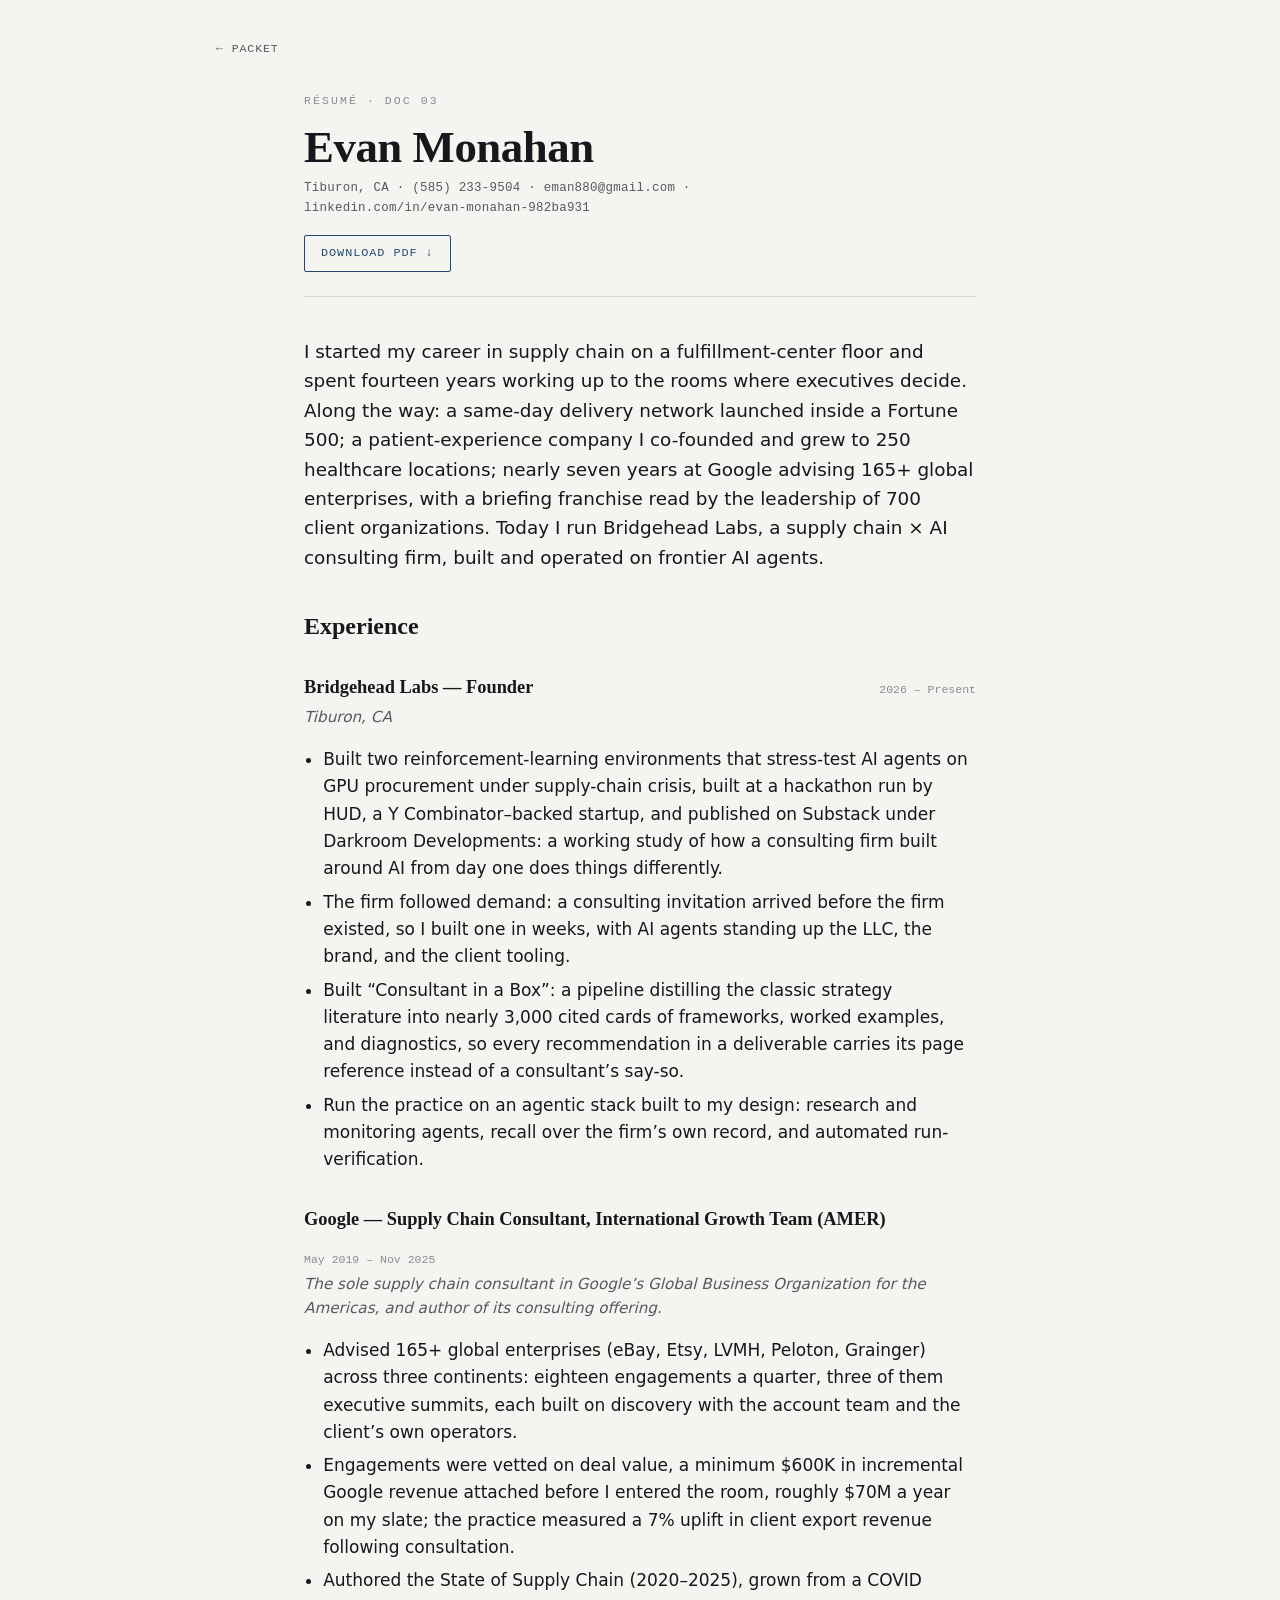
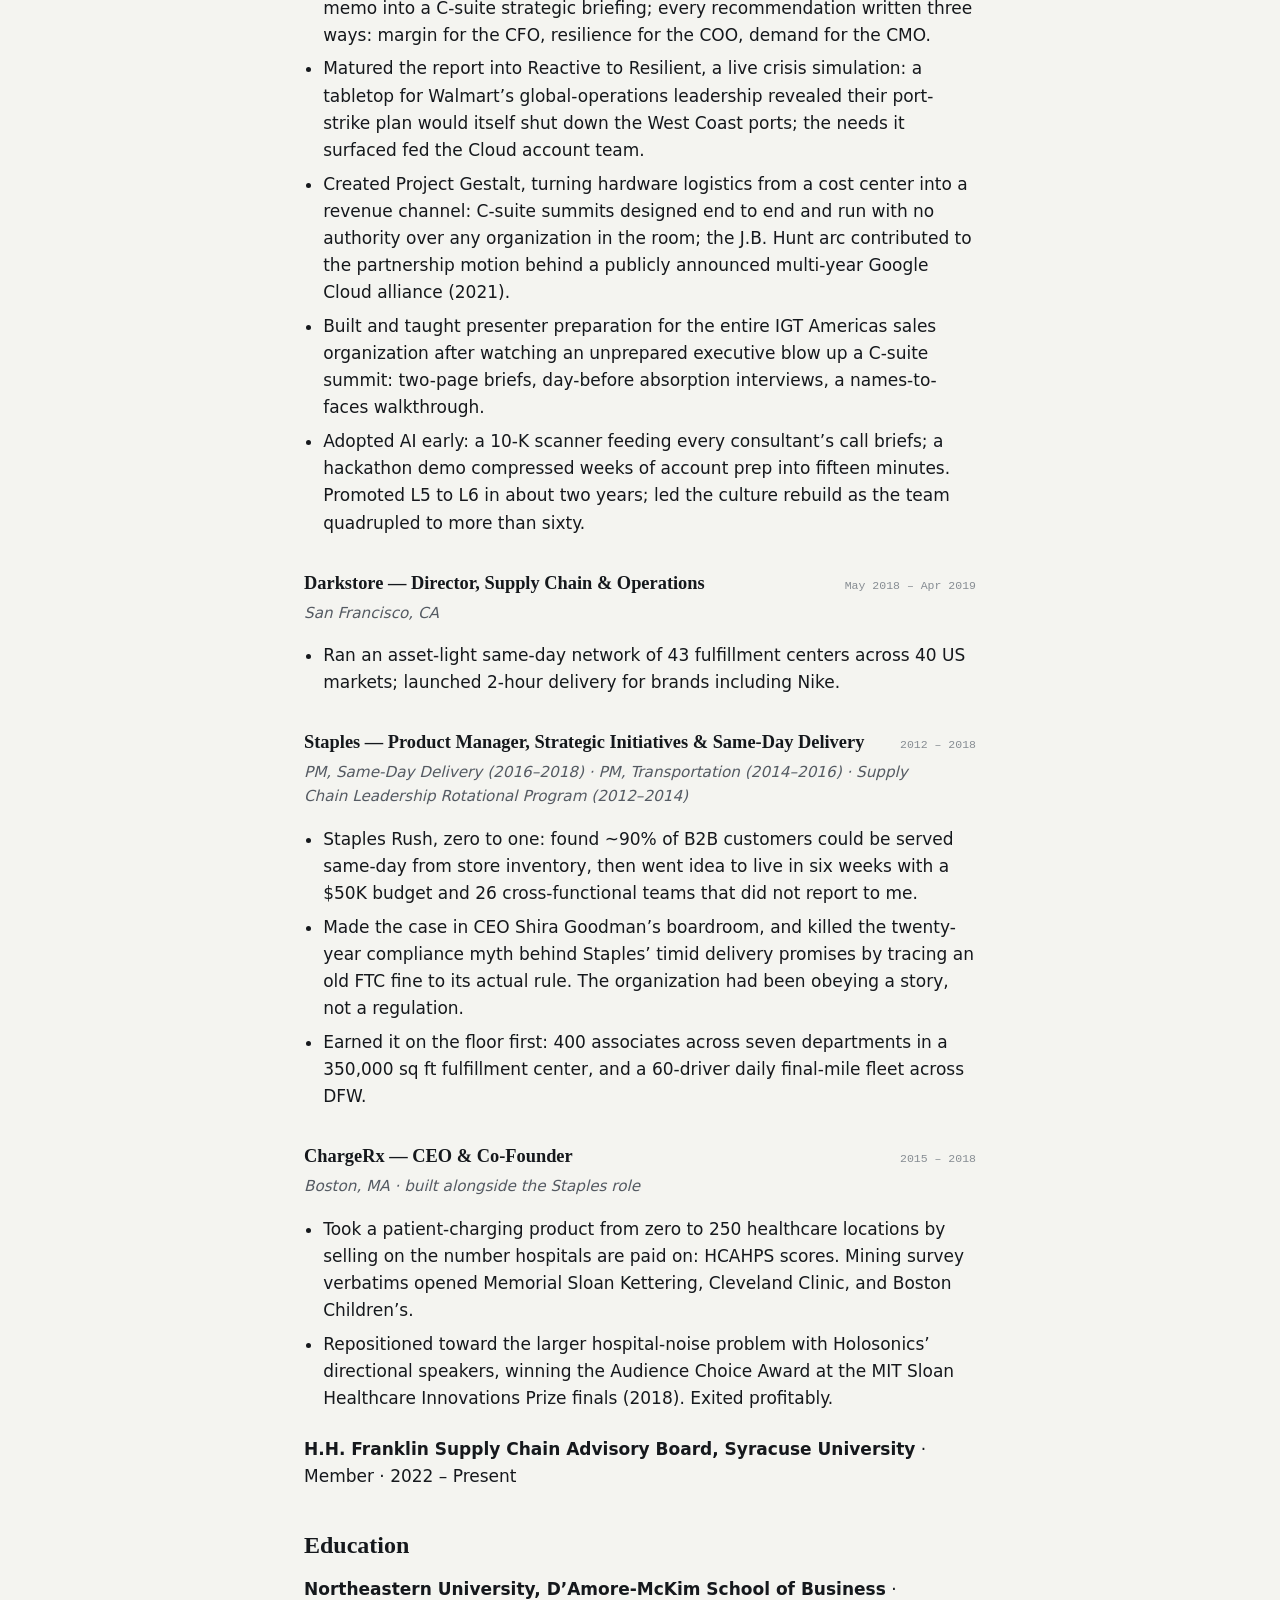
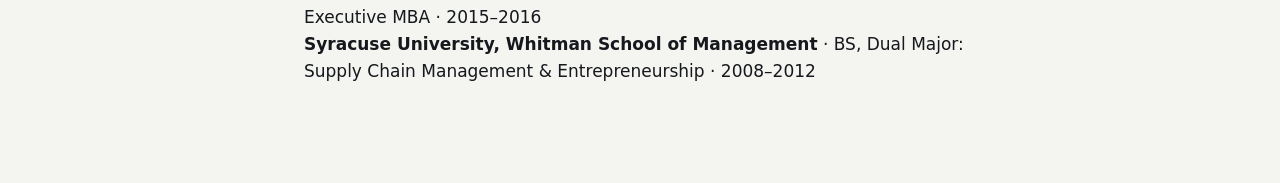
==== resume.html @ 882501f8 "OpenAI supplemental packet — initial publish Co-Authored-By: Claude Fable 5 <noreply@anthropic.com>" ====
<!doctype html>
<html lang="en">
<head>
  <meta charset="utf-8">
  <meta name="viewport" content="width=device-width, initial-scale=1">
  <title>Evan Monahan — Résumé</title>
  <meta name="description" content="Résumé of Evan Monahan: fourteen years in supply chain, from a fulfillment-center floor to advising 165+ global enterprises at Google. Founder of Bridgehead Labs.">
  <link rel="stylesheet" href="style.css">
  <script src="tracker.js" async></script>
  <link rel="icon" href="data:image/svg+xml,<svg xmlns='http://www.w3.org/2000/svg' viewBox='0 0 16 16'><rect width='16' height='16' fill='%23234a6c'/><rect x='3' y='3' width='10' height='10' fill='none' stroke='%23f4f4f0' stroke-width='1'/></svg>">
</head>
<body>
<div class="wrap">
  <a class="backlink" href="index.html">← Packet</a>

  <article class="article">
    <header class="article-head">
      <p class="eyebrow">Résumé · Doc 03</p>
      <h1>Evan Monahan</h1>
      <p class="rz-contact">Tiburon, CA · (585) 233-9504 · eman880@gmail.com · linkedin.com/in/evan-monahan-982ba931</p>
      <a class="dl-btn" href="files/resume.pdf">Download PDF ↓</a>
    </header>

    <p class="lead">
      I started my career in supply chain on a fulfillment-center floor and spent fourteen years
      working up to the rooms where executives decide. Along the way: a same-day delivery network
      launched inside a Fortune 500; a patient-experience company I co-founded and grew to 250
      healthcare locations; nearly seven years at Google advising 165+ global enterprises, with a
      briefing franchise read by the leadership of 700 client organizations. Today I run Bridgehead
      Labs, a supply chain × AI consulting firm, built and operated on frontier AI agents.
    </p>

    <h2>Experience</h2>

    <div class="rz-job">
      <div class="rz-title"><h3>Bridgehead Labs — Founder</h3><span class="rz-when">2026 – Present</span></div>
      <p class="rz-sub">Tiburon, CA</p>
      <ul>
        <li>Built two reinforcement-learning environments that stress-test AI agents on GPU procurement under supply-chain crisis, built at a hackathon run by HUD, a Y Combinator–backed startup, and published on Substack under Darkroom Developments: a working study of how a consulting firm built around AI from day one does things differently.</li>
        <li>The firm followed demand: a consulting invitation arrived before the firm existed, so I built one in weeks, with AI agents standing up the LLC, the brand, and the client tooling.</li>
        <li>Built “Consultant in a Box”: a pipeline distilling the classic strategy literature into nearly 3,000 cited cards of frameworks, worked examples, and diagnostics, so every recommendation in a deliverable carries its page reference instead of a consultant’s say-so.</li>
        <li>Run the practice on an agentic stack built to my design: research and monitoring agents, recall over the firm’s own record, and automated run-verification.</li>
      </ul>
    </div>

    <div class="rz-job">
      <div class="rz-title"><h3>Google — Supply Chain Consultant, International Growth Team (AMER)</h3><span class="rz-when">May 2019 – Nov 2025</span></div>
      <p class="rz-sub">The sole supply chain consultant in Google’s Global Business Organization for the Americas, and author of its consulting offering.</p>
      <ul>
        <li>Advised 165+ global enterprises (eBay, Etsy, LVMH, Peloton, Grainger) across three continents: eighteen engagements a quarter, three of them executive summits, each built on discovery with the account team and the client’s own operators.</li>
        <li>Engagements were vetted on deal value, a minimum $600K in incremental Google revenue attached before I entered the room, roughly $70M a year on my slate; the practice measured a 7% uplift in client export revenue following consultation.</li>
        <li>Authored the State of Supply Chain (2020–2025), grown from a COVID memo into a C-suite strategic briefing; every recommendation written three ways: margin for the CFO, resilience for the COO, demand for the CMO.</li>
        <li>Matured the report into Reactive to Resilient, a live crisis simulation: a tabletop for Walmart’s global-operations leadership revealed their port-strike plan would itself shut down the West Coast ports; the needs it surfaced fed the Cloud account team.</li>
        <li>Created Project Gestalt, turning hardware logistics from a cost center into a revenue channel: C-suite summits designed end to end and run with no authority over any organization in the room; the J.B. Hunt arc contributed to the partnership motion behind a publicly announced multi-year Google Cloud alliance (2021).</li>
        <li>Built and taught presenter preparation for the entire IGT Americas sales organization after watching an unprepared executive blow up a C-suite summit: two-page briefs, day-before absorption interviews, a names-to-faces walkthrough.</li>
        <li>Adopted AI early: a 10-K scanner feeding every consultant’s call briefs; a hackathon demo compressed weeks of account prep into fifteen minutes. Promoted L5 to L6 in about two years; led the culture rebuild as the team quadrupled to more than sixty.</li>
      </ul>
    </div>

    <div class="rz-job">
      <div class="rz-title"><h3>Darkstore — Director, Supply Chain &amp; Operations</h3><span class="rz-when">May 2018 – Apr 2019</span></div>
      <p class="rz-sub">San Francisco, CA</p>
      <ul>
        <li>Ran an asset-light same-day network of 43 fulfillment centers across 40 US markets; launched 2-hour delivery for brands including Nike.</li>
      </ul>
    </div>

    <div class="rz-job">
      <div class="rz-title"><h3>Staples — Product Manager, Strategic Initiatives &amp; Same-Day Delivery</h3><span class="rz-when">2012 – 2018</span></div>
      <p class="rz-sub">PM, Same-Day Delivery (2016–2018) · PM, Transportation (2014–2016) · Supply Chain Leadership Rotational Program (2012–2014)</p>
      <ul>
        <li>Staples Rush, zero to one: found ~90% of B2B customers could be served same-day from store inventory, then went idea to live in six weeks with a $50K budget and 26 cross-functional teams that did not report to me.</li>
        <li>Made the case in CEO Shira Goodman’s boardroom, and killed the twenty-year compliance myth behind Staples’ timid delivery promises by tracing an old FTC fine to its actual rule. The organization had been obeying a story, not a regulation.</li>
        <li>Earned it on the floor first: 400 associates across seven departments in a 350,000 sq ft fulfillment center, and a 60-driver daily final-mile fleet across DFW.</li>
      </ul>
    </div>

    <div class="rz-job">
      <div class="rz-title"><h3>ChargeRx — CEO &amp; Co-Founder</h3><span class="rz-when">2015 – 2018</span></div>
      <p class="rz-sub">Boston, MA · built alongside the Staples role</p>
      <ul>
        <li>Took a patient-charging product from zero to 250 healthcare locations by selling on the number hospitals are paid on: HCAHPS scores. Mining survey verbatims opened Memorial Sloan Kettering, Cleveland Clinic, and Boston Children’s.</li>
        <li>Repositioned toward the larger hospital-noise problem with Holosonics’ directional speakers, winning the Audience Choice Award at the MIT Sloan Healthcare Innovations Prize finals (2018). Exited profitably.</li>
      </ul>
    </div>

    <p style="margin-top:1.5rem;"><strong>H.H. Franklin Supply Chain Advisory Board, Syracuse University</strong> · Member · 2022 – Present</p>

    <h2>Education</h2>
    <p>
      <strong>Northeastern University, D’Amore-McKim School of Business</strong> · Executive MBA · 2015–2016<br>
      <strong>Syracuse University, Whitman School of Management</strong> · BS, Dual Major: Supply Chain Management &amp; Entrepreneurship · 2008–2012
    </p>
  </article>
</div>
</body>
</html>
---- style.css ----
/* ============================================================
   Evan Monahan — Supplemental Packet
   "The Manifest" — a bill of lading for a candidacy.
   Blueprint-ink on cool paper. No web fonts, no CDNs: bulletproof.
   ============================================================ */

:root {
  --paper:        #f4f4f0;
  --paper-raised: #fbfbf8;
  --ink:          #15181c;
  --ink-2:        #545a62;
  --ink-3:        #878d93;
  --rule:         #d9dad2;
  --rule-strong:  #b9bbb1;
  --blueprint:    #234a6c;
  --blueprint-2:  #2f5f8c;
  --live:         #a4631d;   /* single warm micro-signal, LIVE only */

  --mono: ui-monospace, "SF Mono", "Cascadia Mono", Menlo, Consolas, monospace;
  --serif: "Iowan Old Style", "Palatino Linotype", Palatino, "Book Antiqua", Georgia, serif;
  --sans: system-ui, -apple-system, "Segoe UI", Roboto, Helvetica, Arial, sans-serif;

  --measure: 66ch;
  --page: 60rem;
}

@media (prefers-color-scheme: dark) {
  :root {
    --paper:        #14161a;
    --paper-raised: #191c21;
    --ink:          #eceef0;
    --ink-2:        #a3aab2;
    --ink-3:        #767d85;
    --rule:         #2a2e34;
    --rule-strong:  #3c424a;
    --blueprint:    #7fb0d6;
    --blueprint-2:  #a3c8e6;
    --live:         #d69a52;
  }
}
:root[data-theme="dark"] {
  --paper:#14161a; --paper-raised:#191c21; --ink:#eceef0; --ink-2:#a3aab2;
  --ink-3:#767d85; --rule:#2a2e34; --rule-strong:#3c424a;
  --blueprint:#7fb0d6; --blueprint-2:#a3c8e6; --live:#d69a52;
}
:root[data-theme="light"] {
  --paper:#f4f4f0; --paper-raised:#fbfbf8; --ink:#15181c; --ink-2:#545a62;
  --ink-3:#878d93; --rule:#d9dad2; --rule-strong:#b9bbb1;
  --blueprint:#234a6c; --blueprint-2:#2f5f8c; --live:#a4631d;
}

* { box-sizing: border-box; }

html { -webkit-text-size-adjust: 100%; }

body {
  margin: 0;
  background: var(--paper);
  color: var(--ink);
  font-family: var(--sans);
  font-size: 17px;
  line-height: 1.6;
  -webkit-font-smoothing: antialiased;
  text-rendering: optimizeLegibility;
}

.wrap {
  max-width: var(--page);
  margin: 0 auto;
  padding: 0 clamp(1.25rem, 5vw, 3.5rem);
}

/* ---------- shared type ---------- */
.eyebrow {
  font-family: var(--mono);
  font-size: 0.72rem;
  letter-spacing: 0.18em;
  text-transform: uppercase;
  color: var(--ink-3);
  margin: 0;
}
a { color: var(--blueprint); text-underline-offset: 3px; }
a:hover { color: var(--blueprint-2); }

:focus-visible {
  outline: 2px solid var(--blueprint-2);
  outline-offset: 3px;
  border-radius: 2px;
}

/* ============================================================
   MASTHEAD
   ============================================================ */
.masthead {
  padding: clamp(2.5rem, 7vw, 5rem) 0 2rem;
  border-bottom: 1px solid var(--rule);
}
.masthead-top {
  display: flex;
  justify-content: space-between;
  align-items: baseline;
  gap: 1rem;
  flex-wrap: wrap;
  margin-bottom: clamp(2rem, 6vw, 3.5rem);
}
.masthead-top .doc-no { font-family: var(--mono); font-size:0.72rem; letter-spacing:0.18em; text-transform:uppercase; color: var(--ink-3); }

.identity {
  display: grid;
  grid-template-columns: auto 1fr;
  gap: clamp(1.25rem, 4vw, 2rem);
  align-items: center;
}
.portrait {
  width: clamp(76px, 14vw, 108px);
  height: clamp(76px, 14vw, 108px);
  border-radius: 50%;
  object-fit: cover;
  filter: grayscale(100%) contrast(1.02);
  border: 1px solid var(--rule-strong);
}
.identity h1 {
  font-family: var(--serif);
  font-weight: 600;
  font-size: clamp(2.1rem, 6vw, 3.4rem);
  line-height: 1.02;
  letter-spacing: -0.01em;
  margin: 0 0 0.5rem;
}
.identity .role {
  font-family: var(--mono);
  font-size: 0.8rem;
  letter-spacing: 0.06em;
  color: var(--ink-2);
  margin: 0;
}

.thesis {
  font-family: var(--serif);
  font-size: clamp(1.25rem, 2.6vw, 1.6rem);
  line-height: 1.42;
  max-width: 40ch;
  margin: clamp(2rem, 5vw, 2.75rem) 0 0;
  color: var(--ink);
}
.thesis em { font-style: italic; color: var(--blueprint); }

.manifest-meta {
  margin-top: 2rem;
  display: flex;
  gap: 1.5rem 2.5rem;
  flex-wrap: wrap;
  font-family: var(--mono);
  font-size: 0.74rem;
  letter-spacing: 0.04em;
  color: var(--ink-2);
}
.manifest-meta b { color: var(--ink); font-weight: 600; }

/* ============================================================
   MANIFEST SECTIONS
   ============================================================ */
.section { padding: clamp(2.5rem, 6vw, 3.5rem) 0 0; }
.section-head {
  display: flex;
  align-items: baseline;
  gap: 1rem;
  padding-bottom: 1rem;
}
.section-head h2 {
  font-family: var(--mono);
  font-size: 0.78rem;
  font-weight: 600;
  letter-spacing: 0.16em;
  text-transform: uppercase;
  color: var(--ink);
  margin: 0;
  white-space: nowrap;
}
.section-head .rule-fill { flex: 1; height: 1px; background: var(--rule); align-self: center; }
.section-head .count { font-family: var(--mono); font-size: 0.72rem; color: var(--ink-3); }

/* ---------- document rows ---------- */
.docs { border-top: 1px solid var(--rule); }

.doc {
  display: grid;
  grid-template-columns: 8.5rem 1fr 1.5rem;
  gap: 0 clamp(1rem, 3vw, 2rem);
  align-items: start;
  padding: 1.5rem clamp(0.5rem, 2vw, 1.25rem) 1.5rem 0;
  border-bottom: 1px solid var(--rule);
  text-decoration: none;
  color: inherit;
  position: relative;
  transition: background .18s ease, padding-left .18s ease;
}
.doc::before {
  content: "";
  position: absolute;
  left: 0; top: 0; bottom: -1px;
  width: 2px;
  background: var(--blueprint);
  transform: scaleY(0);
  transform-origin: top;
  transition: transform .2s ease;
}
.doc:hover, .doc:focus-visible {
  background: var(--paper-raised);
  padding-left: 1rem;
  outline: none;
}
.doc:hover::before, .doc:focus-visible::before { transform: scaleY(1); }

.doc-code {
  font-family: var(--mono);
  font-size: 0.72rem;
  letter-spacing: 0.04em;
  color: var(--ink-3);
  padding-top: 0.3rem;
  line-height: 1.5;
}
.doc-code b { display:block; color: var(--blueprint); font-weight:600; letter-spacing:0.08em; }

.doc-main { min-width: 0; }
.doc-head { display: flex; align-items: baseline; gap: 0.75rem; flex-wrap: wrap; }
.doc-main h3 {
  font-family: var(--serif);
  font-weight: 600;
  font-size: 1.32rem;
  line-height: 1.2;
  margin: 0;
  letter-spacing: -0.005em;
}
.doc-abstract {
  margin: 0.5rem 0 0;
  font-size: 0.95rem;
  line-height: 1.55;
  color: var(--ink-2);
  max-width: var(--measure);
}
.doc-go {
  font-family: var(--mono);
  color: var(--ink-3);
  font-size: 1rem;
  padding-top: 0.35rem;
  transition: transform .18s ease, color .18s ease;
}
.doc:hover .doc-go, .doc:focus-visible .doc-go { transform: translateX(3px); color: var(--blueprint); }

/* status tags */
.tag {
  font-family: var(--mono);
  font-size: 0.62rem;
  letter-spacing: 0.1em;
  text-transform: uppercase;
  padding: 0.15rem 0.45rem;
  border: 1px solid var(--rule-strong);
  border-radius: 2px;
  color: var(--ink-2);
  white-space: nowrap;
  position: relative;
  top: -0.15rem;
}
.tag-live { color: var(--live); border-color: var(--live); }
.tag-live::before {
  content: "";
  display: inline-block;
  width: 5px; height: 5px;
  border-radius: 50%;
  background: var(--live);
  margin-right: 0.4rem;
  vertical-align: 0.08em;
}

/* primary cargo — the briefing */
.doc-primary { padding-top: 1.9rem; padding-bottom: 1.9rem; }
.doc-primary .doc-main h3 { font-size: 1.7rem; }
.doc-primary .doc-abstract { color: var(--ink); font-size: 1rem; }
.doc-primary .doc-code b { color: var(--blueprint); }

/* ============================================================
   COLOPHON
   ============================================================ */
.colophon {
  margin-top: clamp(3rem, 8vw, 5rem);
  padding: 2.5rem 0 4rem;
  border-top: 2px solid var(--ink);
  display: flex;
  justify-content: space-between;
  gap: 1.5rem;
  flex-wrap: wrap;
  font-family: var(--mono);
  font-size: 0.74rem;
  letter-spacing: 0.03em;
  color: var(--ink-2);
}
.colophon a { color: var(--ink-2); }
.colophon a:hover { color: var(--blueprint); }
.theme-toggle {
  background: none; border: 1px solid var(--rule-strong); color: var(--ink-2);
  font-family: var(--mono); font-size: 0.7rem; letter-spacing:0.08em; text-transform:uppercase;
  padding: 0.3rem 0.6rem; border-radius: 2px; cursor: pointer;
}
.theme-toggle:hover { color: var(--blueprint); border-color: var(--blueprint); }

/* ============================================================
   ARTICLE PAGES (resume / thesis)
   ============================================================ */
.backlink {
  display: inline-block;
  font-family: var(--mono);
  font-size: 0.72rem;
  letter-spacing: 0.08em;
  text-transform: uppercase;
  text-decoration: none;
  color: var(--ink-2);
  margin: clamp(1.5rem,4vw,2.5rem) 0 0;
}
.backlink:hover { color: var(--blueprint); }

.article { max-width: 42rem; margin: 0 auto; padding-bottom: 5rem; }
.article-head { padding: 2rem 0 1.5rem; border-bottom: 1px solid var(--rule); margin-bottom: 2.5rem; }
.article-head h1 {
  font-family: var(--serif); font-weight: 600;
  font-size: clamp(1.9rem, 5vw, 2.8rem); line-height: 1.08;
  letter-spacing: -0.01em; margin: 0.75rem 0 0.5rem;
}
.article-head .standfirst { font-family: var(--serif); font-size: 1.15rem; line-height:1.5; color: var(--ink-2); margin: 0; max-width: 52ch; }

.article p { max-width: var(--measure); }
.article h2 {
  font-family: var(--serif); font-weight: 600; font-size: 1.5rem;
  margin: 2.5rem 0 0.75rem; line-height: 1.2;
}
.article h3 { font-family: var(--mono); font-size: 0.85rem; letter-spacing:0.06em; text-transform:uppercase; color: var(--blueprint); margin: 2rem 0 0.5rem; }
.article ul { max-width: var(--measure); padding-left: 1.2rem; }
.article li { margin: 0.4rem 0; }
.article .lead { font-size: 1.15rem; color: var(--ink); }
.article strong { font-weight: 600; color: var(--ink); }
.pull {
  font-family: var(--serif); font-style: italic; font-size: 1.3rem; line-height:1.4;
  border-left: 2px solid var(--blueprint); padding-left: 1.25rem; margin: 2rem 0;
  color: var(--ink); max-width: none;
}
.sources { font-size: 0.85rem; color: var(--ink-3); border-top: 1px solid var(--rule); margin-top: 3rem; padding-top: 1.5rem; }
.sources p { max-width: none; }

/* ---------- resume specifics ---------- */
.rz-contact { font-family: var(--mono); font-size: 0.78rem; color: var(--ink-2); letter-spacing: 0.02em; margin: 0 0 0.5rem; }
.rz-job { margin-top: 2rem; }
.rz-job .rz-title { display:flex; justify-content: space-between; gap:1rem; flex-wrap:wrap; align-items:baseline; }
.rz-job h3 { font-family: var(--serif); text-transform: none; letter-spacing:0; color: var(--ink); font-size: 1.15rem; margin:0; }
.rz-job .rz-when { font-family: var(--mono); font-size:0.72rem; color: var(--ink-3); white-space:nowrap; }
.rz-job .rz-sub { font-family: var(--sans); font-style: italic; color: var(--ink-2); font-size:0.95rem; margin:0.15rem 0 0.5rem; }
.dl-btn {
  display:inline-block; font-family: var(--mono); font-size:0.74rem; letter-spacing:0.08em; text-transform:uppercase;
  border:1px solid var(--blueprint); color: var(--blueprint); text-decoration:none;
  padding:0.5rem 1rem; border-radius:2px; margin-top:0.5rem;
}
.dl-btn:hover { background: var(--blueprint); color: var(--paper); }

/* ---------- motion ---------- */
@media (prefers-reduced-motion: no-preference) {
  .reveal { opacity: 0; transform: translateY(8px); animation: rise .5s ease forwards; }
  @keyframes rise { to { opacity: 1; transform: none; } }
}

/* ---------- print (résumé PDF) ---------- */
@media print {
  @page { margin: 0.5in 0.6in; }
  :root { --paper:#fff; --ink:#000; --ink-2:#222; --ink-3:#555; --rule:#bbb; --blueprint:#234a6c; }
  body { font-size: 9.3pt; line-height: 1.24; background:#fff; }
  .wrap { max-width:none; padding:0; }
  .backlink, .dl-btn, .theme-toggle, .colophon { display: none !important; }
  .article { max-width: none; padding: 0; }
  .article-head { padding: 0 0 0.25rem; margin-bottom: 0.4rem; border-bottom-color:#000; }
  .article-head h1 { font-size: 17pt; margin: 0.1rem 0; }
  .article-head .eyebrow { display:none; }
  .lead { font-size: 9.3pt; margin: 0.3rem 0; }
  .article h2 { font-size: 10.5pt; margin: 0.5rem 0 0.15rem; }
  .rz-job { margin-top: 0.4rem; break-inside: avoid; }
  .rz-job h3 { font-size: 10pt; }
  .rz-job .rz-sub { margin: 0.05rem 0 0.2rem; font-size:8.8pt; }
  .rz-job .rz-when { font-size: 8pt; }
  .article ul { padding-left: 0.95rem; margin: 0.15rem 0; }
  .article li { margin: 0.06rem 0; }
  .article p, .article ul, .article li, .lead { max-width: none; }
  .rz-contact { font-size: 8.4pt; margin-bottom:0.2rem; }
}

@media (max-width: 560px) {
  body { font-size: 16px; }
  .doc { grid-template-columns: 1fr; gap: 0.4rem; }
  .doc-code { padding-top: 0; }
  .doc-code b { display:inline; }
  .doc-go { display: none; }
  .identity { grid-template-columns: 1fr; text-align: left; }
  .portrait { width: 72px; height: 72px; }
}
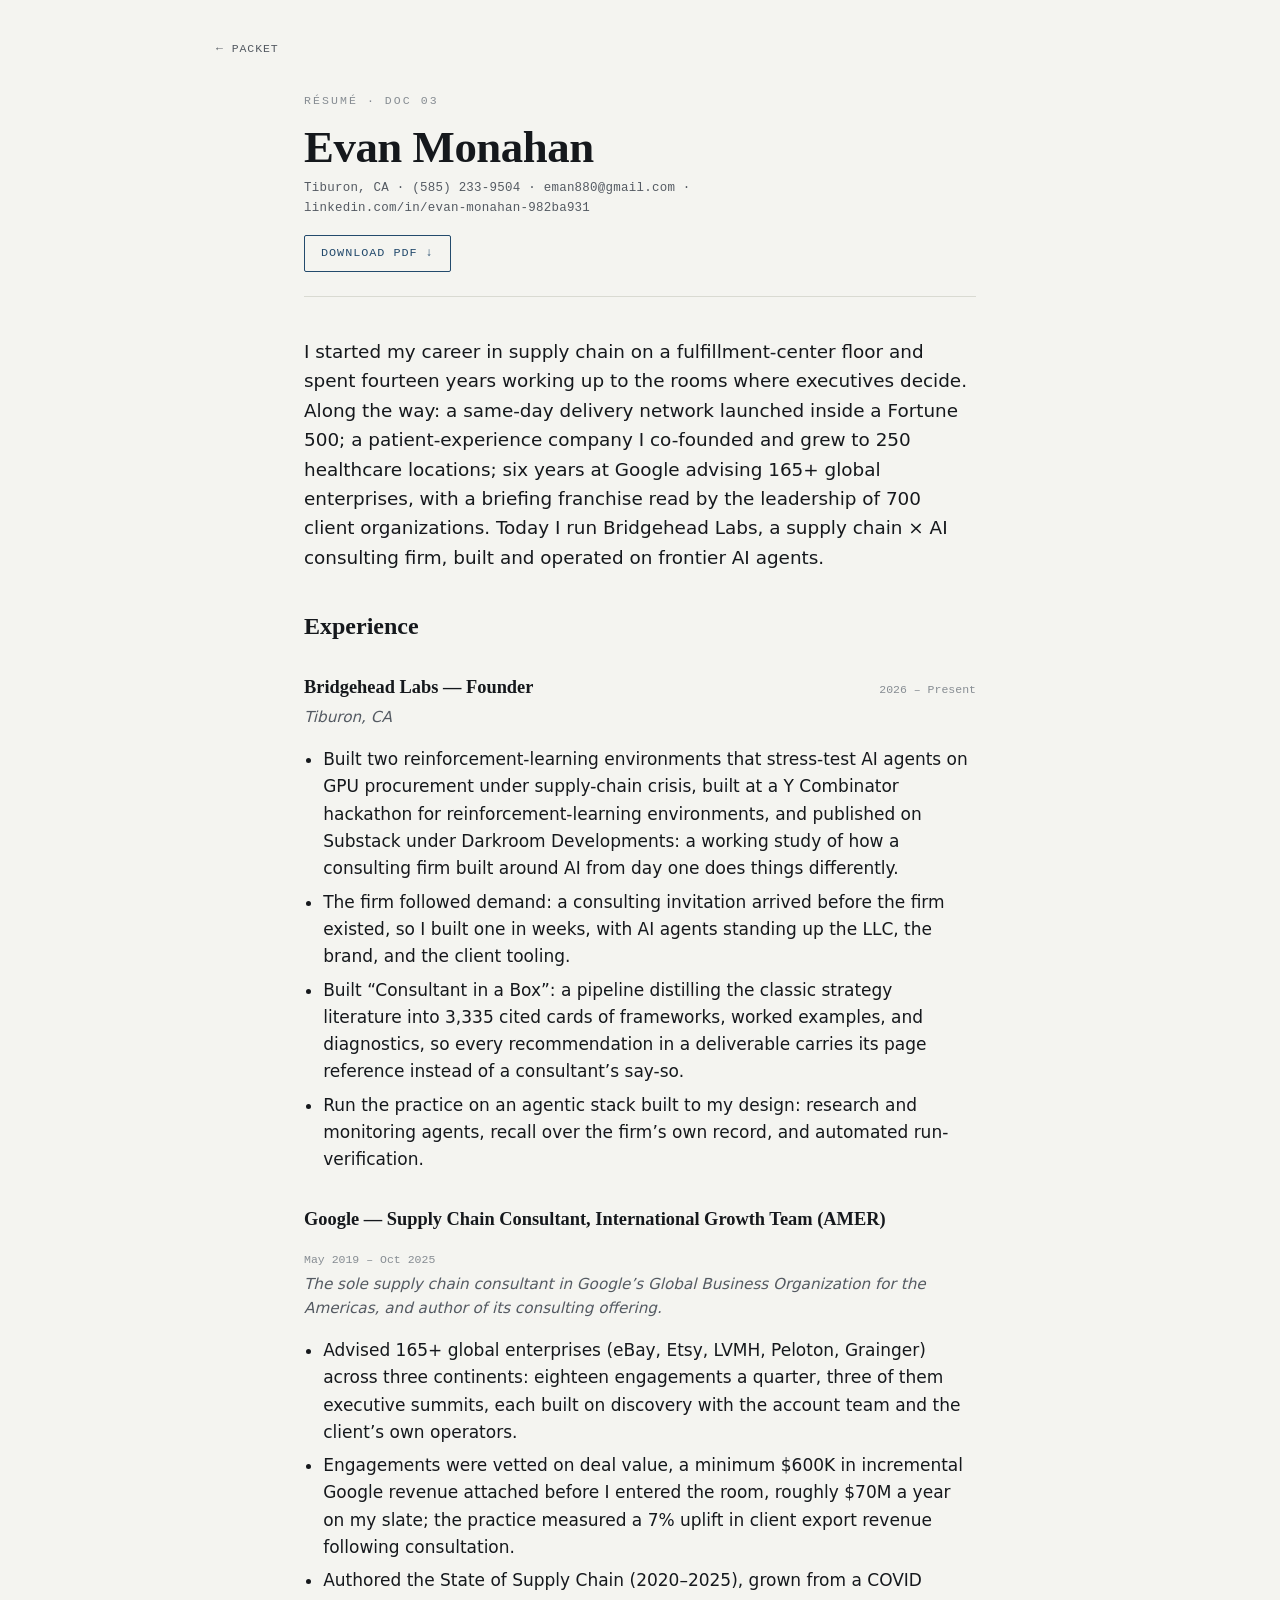
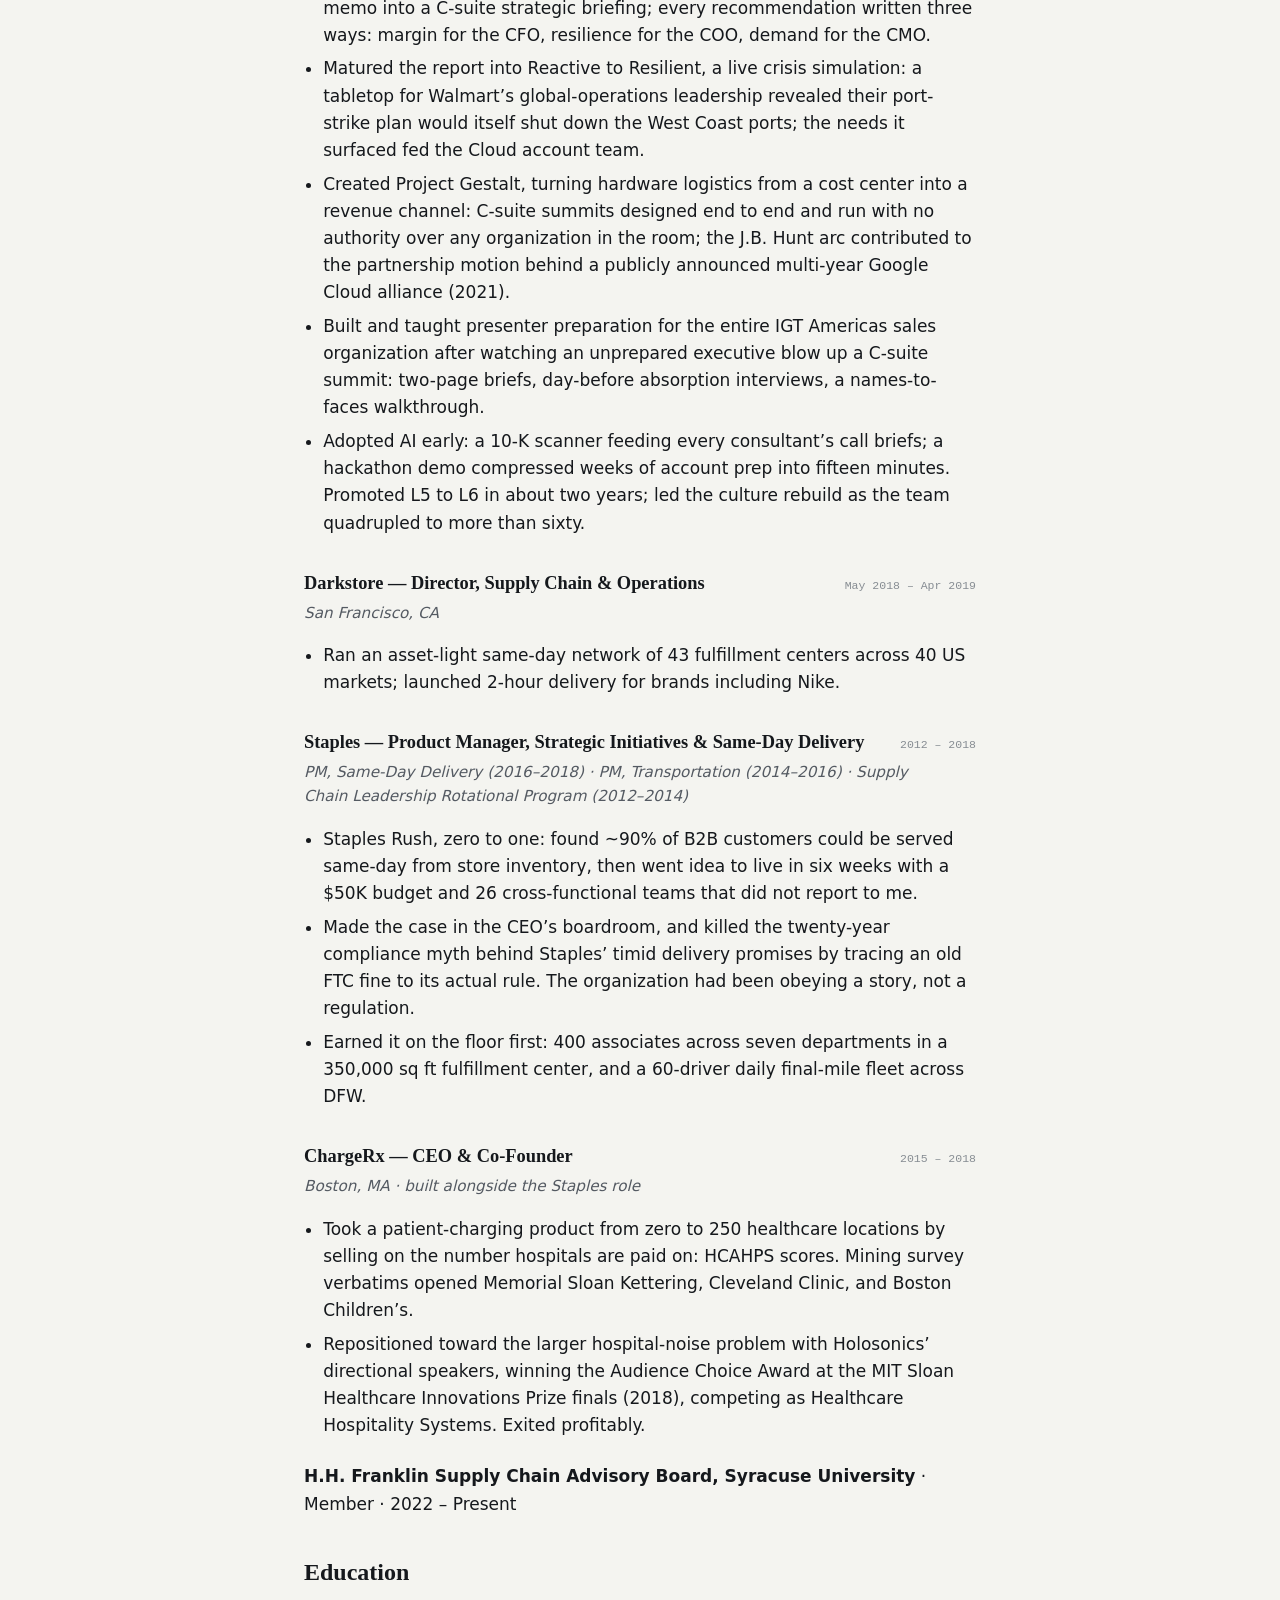
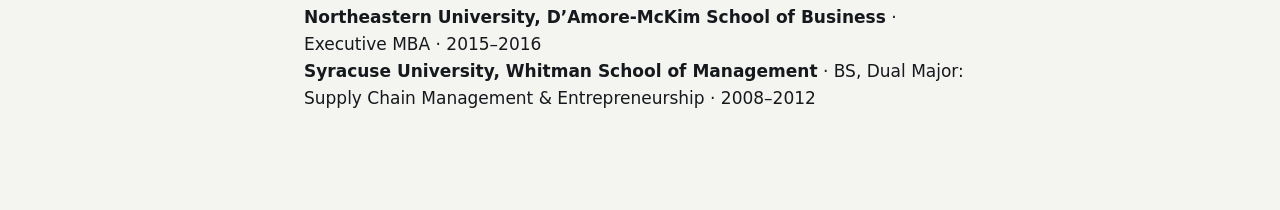
==== commit 662790b1: "Bring the OpenAI packet résumé up to the content locks; derive its PDF from the page This packet was" ====
--- a/resume.html
+++ b/resume.html
@@ -25,7 +25,7 @@
       I started my career in supply chain on a fulfillment-center floor and spent fourteen years
       working up to the rooms where executives decide. Along the way: a same-day delivery network
       launched inside a Fortune 500; a patient-experience company I co-founded and grew to 250
-      healthcare locations; nearly seven years at Google advising 165+ global enterprises, with a
+      healthcare locations; six years at Google advising 165+ global enterprises, with a
       briefing franchise read by the leadership of 700 client organizations. Today I run Bridgehead
       Labs, a supply chain × AI consulting firm, built and operated on frontier AI agents.
     </p>
@@ -36,15 +36,15 @@
       <div class="rz-title"><h3>Bridgehead Labs — Founder</h3><span class="rz-when">2026 – Present</span></div>
       <p class="rz-sub">Tiburon, CA</p>
       <ul>
-        <li>Built two reinforcement-learning environments that stress-test AI agents on GPU procurement under supply-chain crisis, built at a hackathon run by HUD, a Y Combinator–backed startup, and published on Substack under Darkroom Developments: a working study of how a consulting firm built around AI from day one does things differently.</li>
+        <li>Built two reinforcement-learning environments that stress-test AI agents on GPU procurement under supply-chain crisis, built at a Y Combinator hackathon for reinforcement-learning environments, and published on Substack under Darkroom Developments: a working study of how a consulting firm built around AI from day one does things differently.</li>
         <li>The firm followed demand: a consulting invitation arrived before the firm existed, so I built one in weeks, with AI agents standing up the LLC, the brand, and the client tooling.</li>
-        <li>Built “Consultant in a Box”: a pipeline distilling the classic strategy literature into nearly 3,000 cited cards of frameworks, worked examples, and diagnostics, so every recommendation in a deliverable carries its page reference instead of a consultant’s say-so.</li>
+        <li>Built “Consultant in a Box”: a pipeline distilling the classic strategy literature into 3,335 cited cards of frameworks, worked examples, and diagnostics, so every recommendation in a deliverable carries its page reference instead of a consultant’s say-so.</li>
         <li>Run the practice on an agentic stack built to my design: research and monitoring agents, recall over the firm’s own record, and automated run-verification.</li>
       </ul>
     </div>
 
     <div class="rz-job">
-      <div class="rz-title"><h3>Google — Supply Chain Consultant, International Growth Team (AMER)</h3><span class="rz-when">May 2019 – Nov 2025</span></div>
+      <div class="rz-title"><h3>Google — Supply Chain Consultant, International Growth Team (AMER)</h3><span class="rz-when">May 2019 – Oct 2025</span></div>
       <p class="rz-sub">The sole supply chain consultant in Google’s Global Business Organization for the Americas, and author of its consulting offering.</p>
       <ul>
         <li>Advised 165+ global enterprises (eBay, Etsy, LVMH, Peloton, Grainger) across three continents: eighteen engagements a quarter, three of them executive summits, each built on discovery with the account team and the client’s own operators.</li>
@@ -70,7 +70,7 @@
       <p class="rz-sub">PM, Same-Day Delivery (2016–2018) · PM, Transportation (2014–2016) · Supply Chain Leadership Rotational Program (2012–2014)</p>
       <ul>
         <li>Staples Rush, zero to one: found ~90% of B2B customers could be served same-day from store inventory, then went idea to live in six weeks with a $50K budget and 26 cross-functional teams that did not report to me.</li>
-        <li>Made the case in CEO Shira Goodman’s boardroom, and killed the twenty-year compliance myth behind Staples’ timid delivery promises by tracing an old FTC fine to its actual rule. The organization had been obeying a story, not a regulation.</li>
+        <li>Made the case in the CEO’s boardroom, and killed the twenty-year compliance myth behind Staples’ timid delivery promises by tracing an old FTC fine to its actual rule. The organization had been obeying a story, not a regulation.</li>
         <li>Earned it on the floor first: 400 associates across seven departments in a 350,000 sq ft fulfillment center, and a 60-driver daily final-mile fleet across DFW.</li>
       </ul>
     </div>
@@ -80,7 +80,7 @@
       <p class="rz-sub">Boston, MA · built alongside the Staples role</p>
       <ul>
         <li>Took a patient-charging product from zero to 250 healthcare locations by selling on the number hospitals are paid on: HCAHPS scores. Mining survey verbatims opened Memorial Sloan Kettering, Cleveland Clinic, and Boston Children’s.</li>
-        <li>Repositioned toward the larger hospital-noise problem with Holosonics’ directional speakers, winning the Audience Choice Award at the MIT Sloan Healthcare Innovations Prize finals (2018). Exited profitably.</li>
+        <li>Repositioned toward the larger hospital-noise problem with Holosonics’ directional speakers, winning the Audience Choice Award at the MIT Sloan Healthcare Innovations Prize finals (2018), competing as Healthcare Hospitality Systems. Exited profitably.</li>
       </ul>
     </div>
 
--- a/style.css
+++ b/style.css
@@ -368,19 +368,19 @@
 
 /* ---------- print (résumé PDF) ---------- */
 @media print {
-  @page { margin: 0.5in 0.6in; }
+  @page { margin: 0.42in 0.55in; }
   :root { --paper:#fff; --ink:#000; --ink-2:#222; --ink-3:#555; --rule:#bbb; --blueprint:#234a6c; }
-  body { font-size: 9.3pt; line-height: 1.24; background:#fff; }
+  body { font-size: 8.5pt; line-height: 1.16; background:#fff; }
   .wrap { max-width:none; padding:0; }
   .backlink, .dl-btn, .theme-toggle, .colophon { display: none !important; }
   .article { max-width: none; padding: 0; }
-  .article-head { padding: 0 0 0.25rem; margin-bottom: 0.4rem; border-bottom-color:#000; }
-  .article-head h1 { font-size: 17pt; margin: 0.1rem 0; }
+  .article-head { padding: 0 0 0.2rem; margin-bottom: 0.3rem; border-bottom-color:#000; }
+  .article-head h1 { font-size: 15pt; margin: 0.05rem 0; }
   .article-head .eyebrow { display:none; }
-  .lead { font-size: 9.3pt; margin: 0.3rem 0; }
-  .article h2 { font-size: 10.5pt; margin: 0.5rem 0 0.15rem; }
-  .rz-job { margin-top: 0.4rem; break-inside: avoid; }
-  .rz-job h3 { font-size: 10pt; }
+  .lead, .article .lead { font-size: 8.5pt; margin: 0.25rem 0; }
+  .article h2 { font-size: 9.6pt; margin: 0.35rem 0 0.1rem; }
+  .rz-job { margin-top: 0.3rem; break-inside: avoid; }
+  .rz-job h3 { font-size: 9.4pt; }
   .rz-job .rz-sub { margin: 0.05rem 0 0.2rem; font-size:8.8pt; }
   .rz-job .rz-when { font-size: 8pt; }
   .article ul { padding-left: 0.95rem; margin: 0.15rem 0; }
